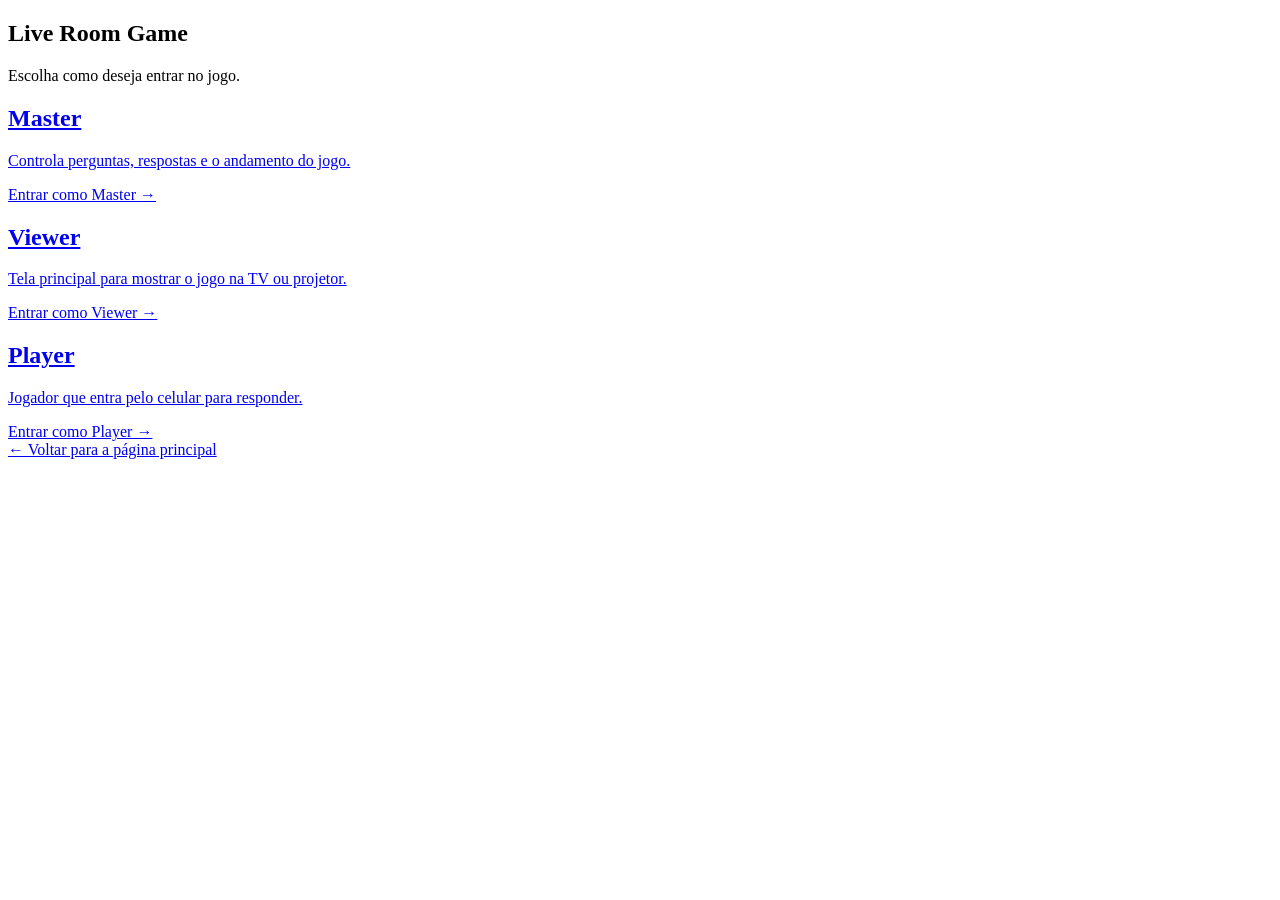
==== games.html @ 8cd1105a "Add initial HTML structure for Live Room Game" ====
<!DOCTYPE html>
<html lang="pt-BR">
<head>
  <meta charset="UTF-8" />
  <meta name="viewport" content="width=device-width, initial-scale=1.0" />
  <title>Live Room Game</title>
  <link rel="stylesheet" href="style.css" />
</head>
<body>

  <main class="container">
    <section class="hero">
      <h1>Live Room Game</h1>
      <p>Escolha como deseja entrar no jogo.</p>
    </section>

    <section class="cards">
      <a href="master.html" class="card master">
        <h2>Master</h2>
        <p>Controla perguntas, respostas e o andamento do jogo.</p>
        <span>Entrar como Master →</span>
      </a>

      <a href="viewer.html" class="card viewer">
        <h2>Viewer</h2>
        <p>Tela principal para mostrar o jogo na TV ou projetor.</p>
        <span>Entrar como Viewer →</span>
      </a>

      <a href="player.html" class="card player">
        <h2>Player</h2>
        <p>Jogador que entra pelo celular para responder.</p>
        <span>Entrar como Player →</span>
      </a>
    </section>

    <a href="index.html" class="back-link">← Voltar para a página principal</a>
  </main>

</body>
</html>
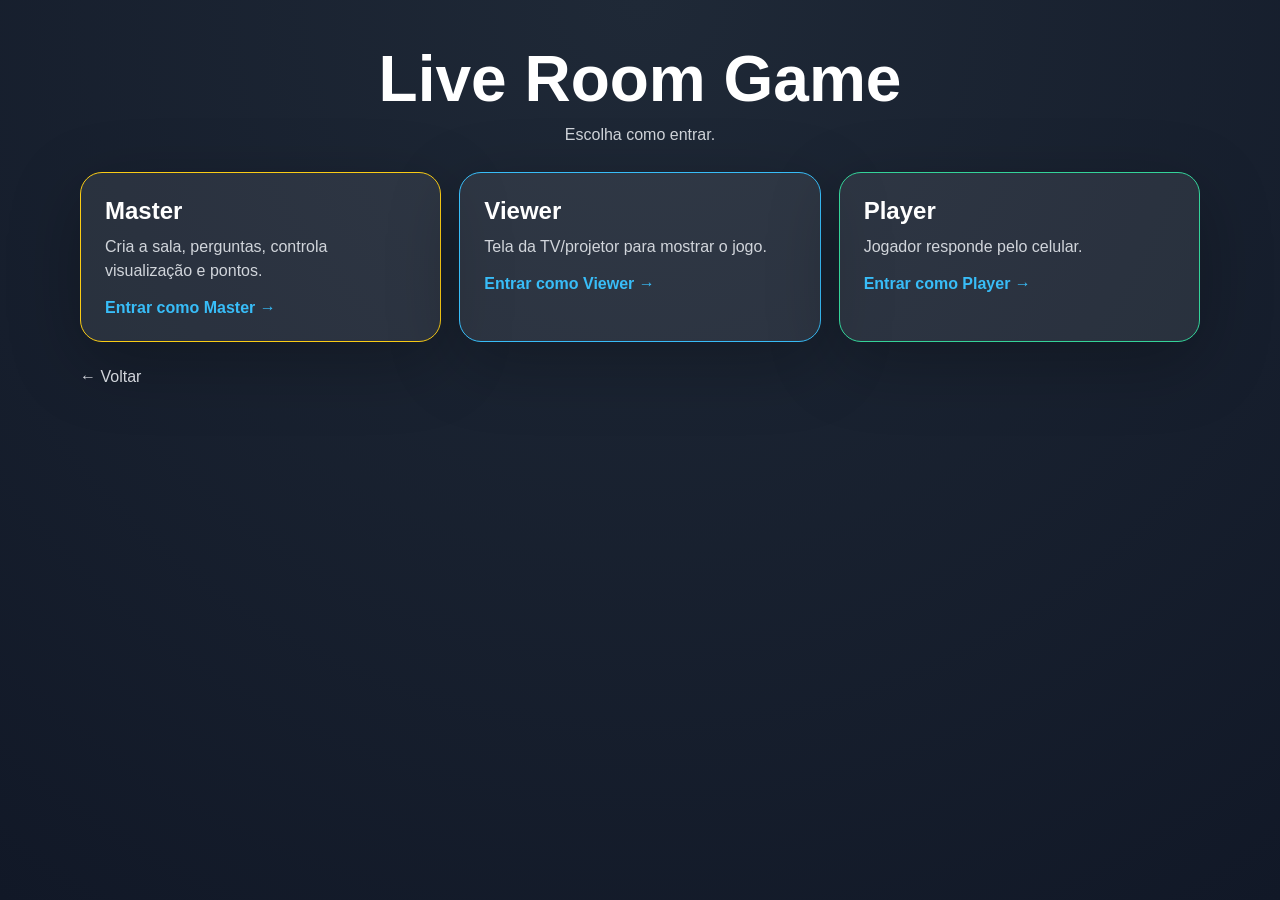
==== commit 90f61c37: "Add files via upload" ====
--- a/games.html
+++ b/games.html
@@ -7,35 +7,33 @@
   <link rel="stylesheet" href="style.css" />
 </head>
 <body>
-
   <main class="container">
     <section class="hero">
       <h1>Live Room Game</h1>
-      <p>Escolha como deseja entrar no jogo.</p>
+      <p>Escolha como entrar.</p>
     </section>
 
     <section class="cards">
       <a href="master.html" class="card master">
         <h2>Master</h2>
-        <p>Controla perguntas, respostas e o andamento do jogo.</p>
+        <p>Cria a sala, perguntas, controla visualização e pontos.</p>
         <span>Entrar como Master →</span>
       </a>
 
       <a href="viewer.html" class="card viewer">
         <h2>Viewer</h2>
-        <p>Tela principal para mostrar o jogo na TV ou projetor.</p>
+        <p>Tela da TV/projetor para mostrar o jogo.</p>
         <span>Entrar como Viewer →</span>
       </a>
 
       <a href="player.html" class="card player">
         <h2>Player</h2>
-        <p>Jogador que entra pelo celular para responder.</p>
+        <p>Jogador responde pelo celular.</p>
         <span>Entrar como Player →</span>
       </a>
     </section>
 
-    <a href="index.html" class="back-link">← Voltar para a página principal</a>
+    <a class="back-link" href="index.html">← Voltar</a>
   </main>
-
 </body>
 </html>
--- a/style.css
+++ b/style.css
@@ -0,0 +1,273 @@
+* {
+  box-sizing: border-box;
+  margin: 0;
+  padding: 0;
+}
+
+:root {
+  --primary: #38bdf8;
+  --bg: #111827;
+  --card: rgba(255, 255, 255, 0.08);
+  --border: rgba(255, 255, 255, 0.16);
+  --text: #ffffff;
+  --muted: #d1d5db;
+  --danger: #fb7185;
+  --success: #34d399;
+  --warning: #facc15;
+}
+
+body {
+  min-height: 100vh;
+  font-family: Arial, Helvetica, sans-serif;
+  background: radial-gradient(circle at top, #1f2937, var(--bg));
+  color: var(--text);
+}
+
+.container {
+  width: min(1120px, 92%);
+  margin: 0 auto;
+  padding: 42px 0;
+}
+
+.hero {
+  text-align: center;
+  margin-bottom: 28px;
+}
+
+.hero h1 {
+  font-size: clamp(2rem, 5vw, 4rem);
+  margin-bottom: 10px;
+}
+
+.hero p,
+.muted {
+  color: var(--muted);
+}
+
+.cards {
+  display: grid;
+  grid-template-columns: repeat(auto-fit, minmax(240px, 1fr));
+  gap: 18px;
+}
+
+.card,
+.panel {
+  background: var(--card);
+  border: 1px solid var(--border);
+  border-radius: 22px;
+  padding: 24px;
+  box-shadow: 0 20px 70px rgba(0,0,0,.25);
+}
+
+a.card {
+  display: block;
+  color: white;
+  text-decoration: none;
+  transition: .18s;
+}
+
+a.card:hover {
+  transform: translateY(-5px);
+  background: rgba(255,255,255,.13);
+}
+
+.card h2,
+.panel h2,
+.panel h3 {
+  margin-bottom: 10px;
+}
+
+.card p,
+.panel p {
+  line-height: 1.5;
+  color: var(--muted);
+  margin-bottom: 16px;
+}
+
+.card span {
+  font-weight: 700;
+  color: var(--primary);
+}
+
+.master { border-color: var(--warning); }
+.viewer { border-color: var(--primary); }
+.player { border-color: var(--success); }
+.disabled { opacity: .45; pointer-events: none; }
+
+.grid {
+  display: grid;
+  grid-template-columns: repeat(auto-fit, minmax(280px, 1fr));
+  gap: 18px;
+  align-items: start;
+}
+
+.row {
+  display: flex;
+  gap: 10px;
+  align-items: center;
+  flex-wrap: wrap;
+}
+
+input,
+select,
+textarea,
+button {
+  font: inherit;
+}
+
+input,
+select,
+textarea {
+  width: 100%;
+  padding: 12px 14px;
+  border-radius: 14px;
+  border: 1px solid rgba(255,255,255,.18);
+  background: rgba(0,0,0,.22);
+  color: white;
+  outline: none;
+  margin: 8px 0 14px;
+}
+
+input[type="color"] {
+  height: 48px;
+  padding: 4px;
+}
+
+textarea {
+  min-height: 90px;
+  resize: vertical;
+}
+
+button,
+.btn {
+  border: 0;
+  border-radius: 14px;
+  padding: 12px 16px;
+  background: var(--primary);
+  color: #07111d;
+  font-weight: 800;
+  cursor: pointer;
+  text-decoration: none;
+  display: inline-block;
+  margin: 5px 5px 5px 0;
+}
+
+button.secondary,
+.btn.secondary {
+  background: rgba(255,255,255,.15);
+  color: white;
+  border: 1px solid rgba(255,255,255,.16);
+}
+
+button.danger {
+  background: var(--danger);
+  color: white;
+}
+
+button.success {
+  background: var(--success);
+  color: #052012;
+}
+
+.hidden { display: none !important; }
+
+.badge {
+  display: inline-flex;
+  align-items: center;
+  justify-content: center;
+  padding: 8px 12px;
+  border-radius: 999px;
+  background: rgba(255,255,255,.13);
+  border: 1px solid rgba(255,255,255,.15);
+  margin: 4px 6px 4px 0;
+}
+
+.big-code {
+  font-size: clamp(2rem, 8vw, 5rem);
+  font-weight: 900;
+  letter-spacing: .15em;
+  text-align: center;
+  color: var(--primary);
+}
+
+.list {
+  display: grid;
+  gap: 10px;
+  margin-top: 12px;
+}
+
+.item {
+  padding: 12px;
+  border-radius: 14px;
+  background: rgba(255,255,255,.09);
+  border: 1px solid rgba(255,255,255,.12);
+}
+
+.scoreboard .item {
+  display: flex;
+  justify-content: space-between;
+  gap: 12px;
+}
+
+.option-button {
+  width: 100%;
+  text-align: left;
+  margin-bottom: 10px;
+  background: rgba(255,255,255,.13);
+  color: white;
+}
+
+.option-button.selected {
+  background: var(--success);
+  color: #052012;
+}
+
+.viewer-stage {
+  min-height: 78vh;
+  display: grid;
+  place-items: center;
+  text-align: center;
+}
+
+.viewer-stage .question {
+  font-size: clamp(2rem, 6vw, 5rem);
+  font-weight: 900;
+  line-height: 1.05;
+}
+
+.viewer-stage .result-title {
+  font-size: clamp(1.5rem, 4vw, 3rem);
+  margin-bottom: 18px;
+}
+
+.bar-wrap {
+  width: 100%;
+  margin: 10px 0;
+  text-align: left;
+}
+
+.bar {
+  height: 28px;
+  border-radius: 999px;
+  background: var(--primary);
+  margin-top: 6px;
+}
+
+.pie {
+  width: 220px;
+  height: 220px;
+  border-radius: 50%;
+  margin: 20px auto;
+  background: conic-gradient(var(--primary) 0deg 180deg, var(--success) 180deg 280deg, var(--warning) 280deg 360deg);
+}
+
+.back-link {
+  color: var(--muted);
+  text-decoration: none;
+  display: inline-block;
+  margin-top: 26px;
+}
+
+.small {
+  font-size: .9rem;
+}
